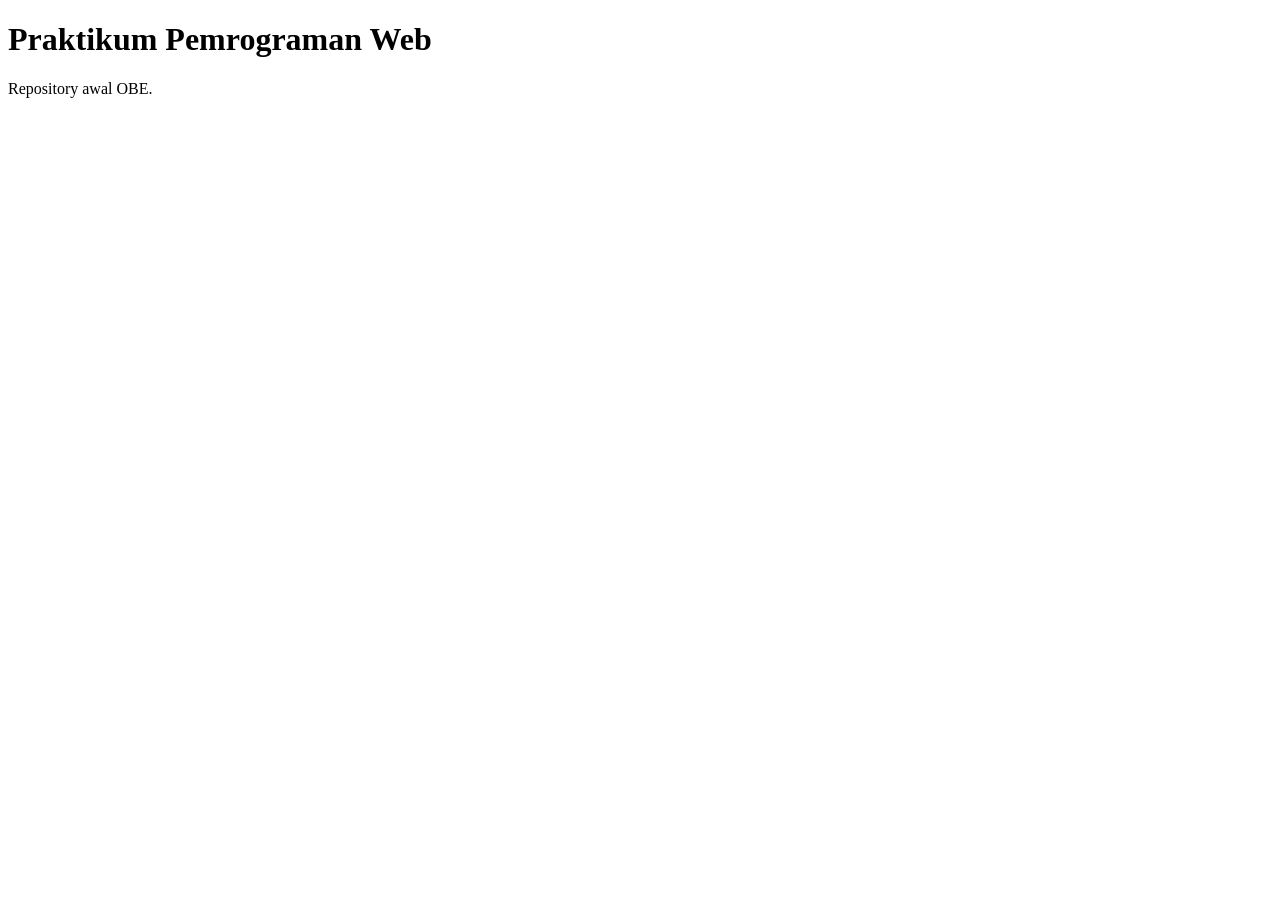
==== index.html @ e02d6963 "chore: initial project setup" ====
<!doctype html>
<html lang="id">
<head>
    <meta charset="utf-8">
    <meta name="viewport" content="width=device-width, initial-scale=1">
    <title>Praktikum Pemrograman Web</title>
</head>
<body>
    <h1>Praktikum Pemrograman Web</h1>
    <p>Repository awal OBE.</p>
</body>
</html>
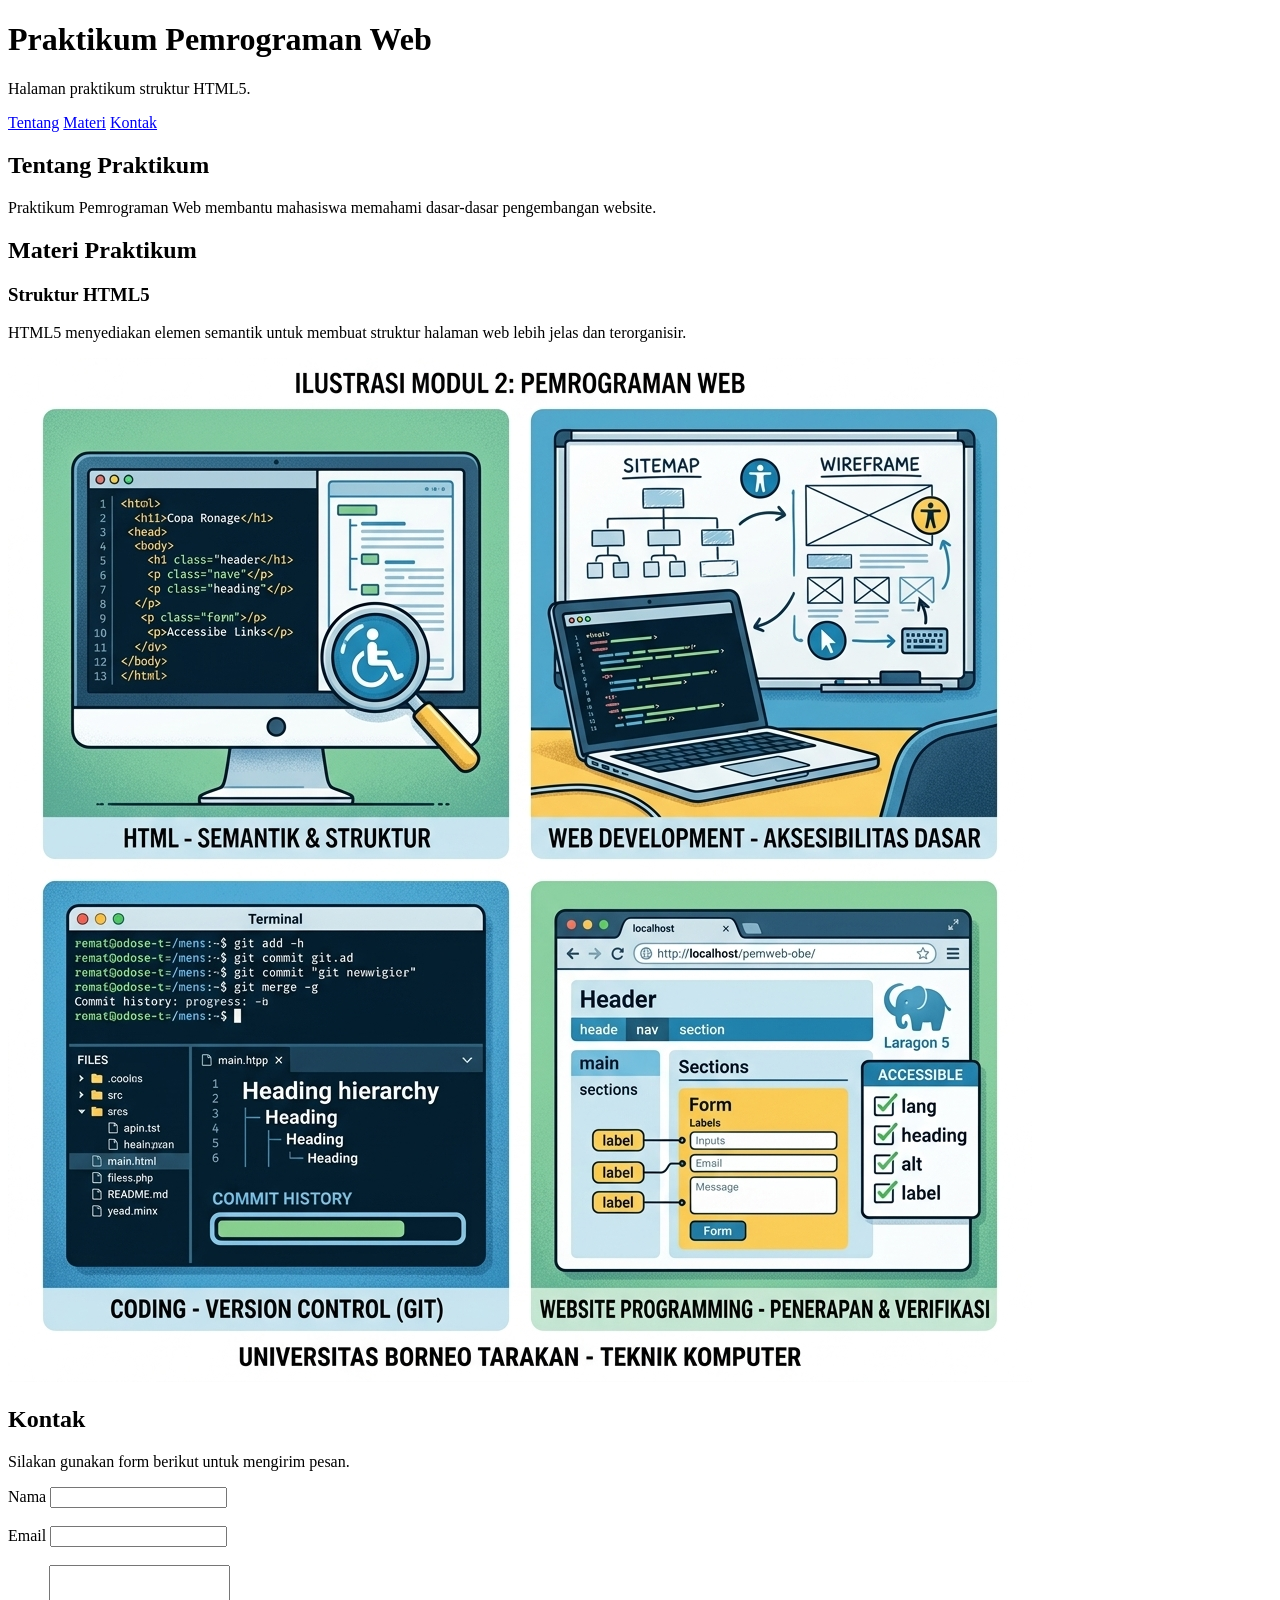
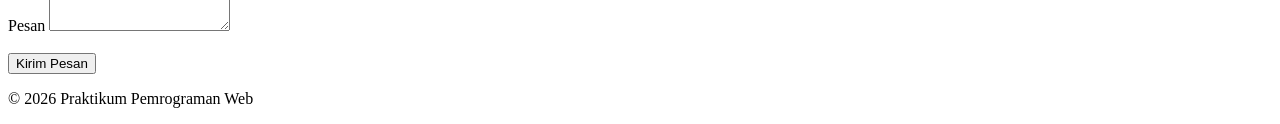
==== commit c60188e1: "feat: build semantic HTML5 structure" ====
--- a/index.html
+++ b/index.html
@@ -4,9 +4,86 @@
     <meta charset="utf-8">
     <meta name="viewport" content="width=device-width, initial-scale=1">
     <title>Praktikum Pemrograman Web</title>
+    <link rel="stylesheet" href="style.css">
 </head>
+
 <body>
-    <h1>Praktikum Pemrograman Web</h1>
-    <p>Repository awal OBE.</p>
+
+    <header>
+        <h1>Praktikum Pemrograman Web</h1>
+        <p>Halaman praktikum struktur HTML5.</p>
+
+        <nav>
+            <a href="#tentang">Tentang</a>
+            <a href="#materi">Materi</a>
+            <a href="#kontak">Kontak</a>
+        </nav>
+    </header>
+
+    <main>
+
+        <section id="tentang">
+            <h2>Tentang Praktikum</h2>
+            <p>
+                Praktikum Pemrograman Web membantu mahasiswa memahami
+                dasar-dasar pengembangan website.
+            </p>
+        </section>
+
+        <section id="materi">
+            <h2>Materi Praktikum</h2>
+
+            <article>
+                <h3>Struktur HTML5</h3>
+                <p>
+                    HTML5 menyediakan elemen semantik untuk membuat
+                    struktur halaman web lebih jelas dan terorganisir.
+                </p>
+
+                <img src="images/html5.jpg"
+     alt="Ilustrasi struktur dan pengembangan halaman web menggunakan HTML5">
+            </article>
+
+        </section>
+
+        <section id="kontak">
+    <h2>Kontak</h2>
+
+    <p>
+        Silakan gunakan form berikut untuk mengirim pesan.
+    </p>
+
+    <form>
+        <div>
+            <label for="nama">Nama</label>
+            <input type="text" id="nama" name="nama" required>
+        </div>
+
+        <br>
+
+        <div>
+            <label for="email">Email</label>
+            <input type="email" id="email" name="email" required>
+        </div>
+
+        <br>
+
+        <div>
+            <label for="pesan">Pesan</label>
+            <textarea id="pesan" name="pesan" rows="4" required></textarea>
+        </div>
+
+        <br>
+
+        <button type="submit">Kirim Pesan</button>
+    </form>
+</section>
+
+    </main>
+
+    <footer>
+        <p>&copy; 2026 Praktikum Pemrograman Web</p>
+    </footer>
+
 </body>
 </html>
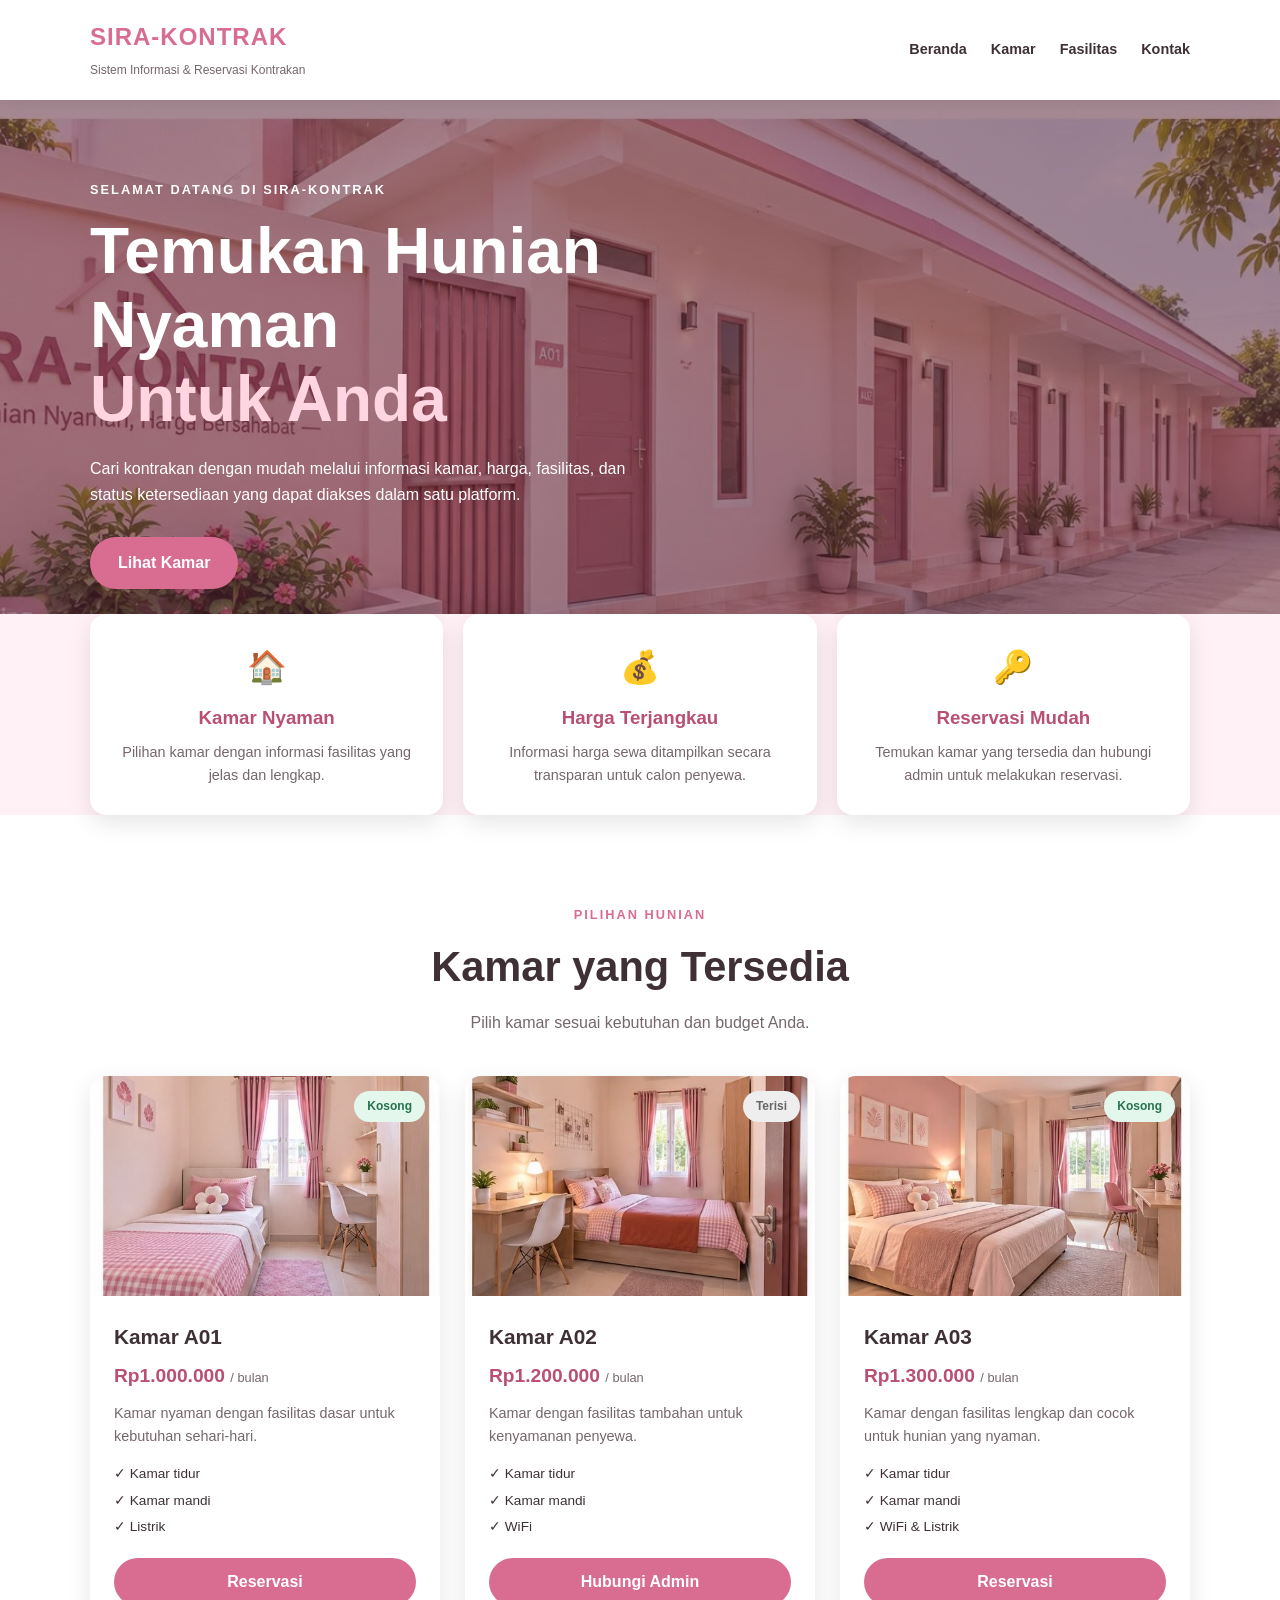
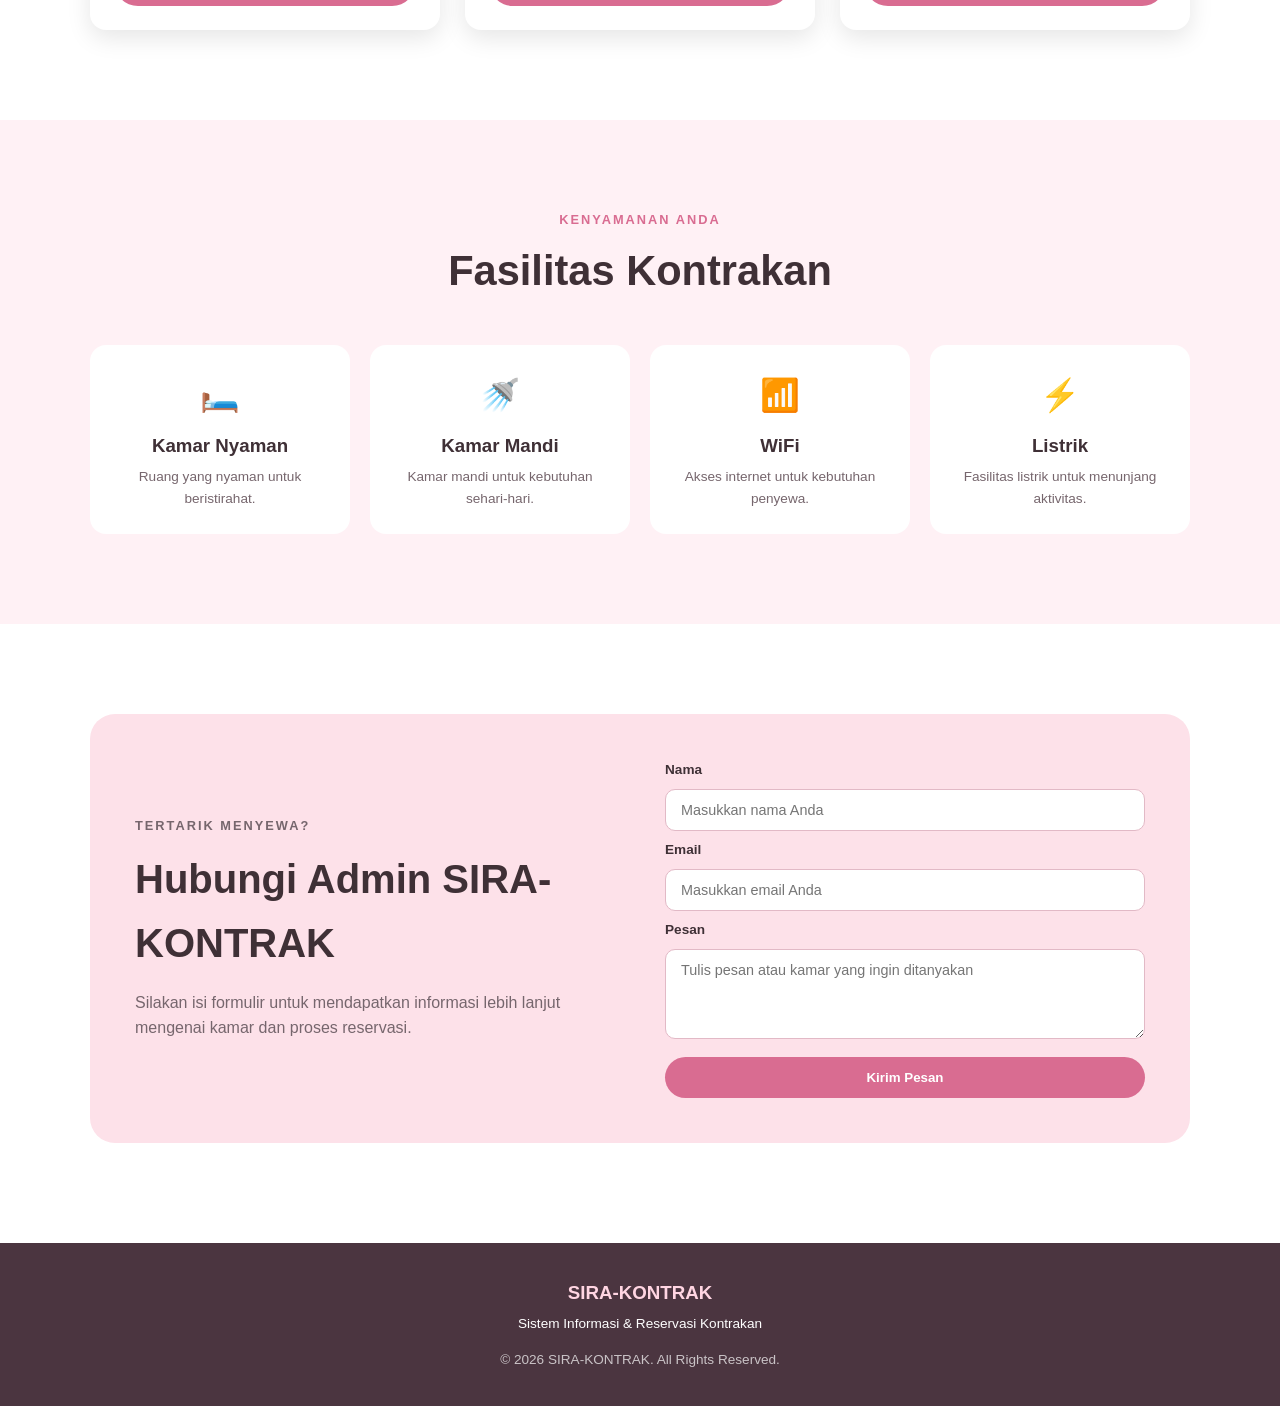
==== commit 7a2029d6: "Update SIRA-KONTRAK responsive landing page" ====
--- a/index.html
+++ b/index.html
@@ -1,89 +1,367 @@
-<!doctype html>
+<!DOCTYPE html>
 <html lang="id">
+
 <head>
-    <meta charset="utf-8">
-    <meta name="viewport" content="width=device-width, initial-scale=1">
-    <title>Praktikum Pemrograman Web</title>
-    <link rel="stylesheet" href="style.css">
+    <meta charset="UTF-8">
+    <meta name="viewport" content="width=device-width, initial-scale=1.0">
+
+    <title>SIRA-KONTRAK | Sistem Informasi & Reservasi Kontrakan</title>
+
+    <link rel="stylesheet" href="css/styles.css">
 </head>
 
 <body>
 
-    <header>
-        <h1>Praktikum Pemrograman Web</h1>
-        <p>Halaman praktikum struktur HTML5.</p>
-
-        <nav>
-            <a href="#tentang">Tentang</a>
-            <a href="#materi">Materi</a>
-            <a href="#kontak">Kontak</a>
-        </nav>
+    <!-- HEADER -->
+    <header class="header">
+        <div class="container header-content">
+
+            <div class="logo">
+                <h1>SIRA-KONTRAK</h1>
+                <span>Sistem Informasi & Reservasi Kontrakan</span>
+            </div>
+
+            <nav>
+                <a href="#beranda">Beranda</a>
+                <a href="#kamar">Kamar</a>
+                <a href="#fasilitas">Fasilitas</a>
+                <a href="#kontak">Kontak</a>
+            </nav>
+
+        </div>
     </header>
 
+
+    <!-- HERO -->
+    <section id="beranda" class="hero">
+
+        <div class="hero-content container">
+
+            <div class="hero-text">
+                <p class="hero-label">SELAMAT DATANG DI SIRA-KONTRAK</p>
+
+                <h2>
+                    Temukan Hunian Nyaman
+                    <span>Untuk Anda</span>
+                </h2>
+
+                <p>
+                    Cari kontrakan dengan mudah melalui informasi
+                    kamar, harga, fasilitas, dan status ketersediaan
+                    yang dapat diakses dalam satu platform.
+                </p>
+
+                <a href="#kamar" class="btn">
+                    Lihat Kamar
+                </a>
+            </div>
+
+        </div>
+
+    </section>
+
+
+    <!-- INFORMATION CARDS -->
+    <section class="info-section">
+
+        <div class="container info-cards">
+
+            <article class="info-card">
+                <div class="info-icon">🏠</div>
+                <h3>Kamar Nyaman</h3>
+                <p>
+                    Pilihan kamar dengan informasi fasilitas
+                    yang jelas dan lengkap.
+                </p>
+            </article>
+
+            <article class="info-card">
+                <div class="info-icon">💰</div>
+                <h3>Harga Terjangkau</h3>
+                <p>
+                    Informasi harga sewa ditampilkan secara
+                    transparan untuk calon penyewa.
+                </p>
+            </article>
+
+            <article class="info-card">
+                <div class="info-icon">🔑</div>
+                <h3>Reservasi Mudah</h3>
+                <p>
+                    Temukan kamar yang tersedia dan hubungi
+                    admin untuk melakukan reservasi.
+                </p>
+            </article>
+
+        </div>
+
+    </section>
+
+
+    <!-- KAMAR -->
     <main>
 
-        <section id="tentang">
-            <h2>Tentang Praktikum</h2>
+        <section id="kamar" class="section container">
+
+            <div class="section-heading">
+                <p class="section-label">PILIHAN HUNIAN</p>
+                <h2>Kamar yang Tersedia</h2>
+                <p>
+                    Pilih kamar sesuai kebutuhan dan budget Anda.
+                </p>
+            </div>
+
+
+            <div class="cards">
+
+                <!-- KAMAR 1 -->
+                <article class="card">
+
+                    <div class="card-image">
+                       <img src="images/kamar-a01.jpeg" alt="Kamar A01 SIRA-KONTRAK">
+
+                        <span class="status available">
+                            Kosong
+                        </span>
+                    </div>
+
+                    <div class="card-content">
+
+                        <h3>Kamar A01</h3>
+
+                        <p class="price">
+                            Rp1.000.000
+                            <span>/ bulan</span>
+                        </p>
+
+                        <p>
+                            Kamar nyaman dengan fasilitas dasar
+                            untuk kebutuhan sehari-hari.
+                        </p>
+
+                        <ul>
+                            <li>✓ Kamar tidur</li>
+                            <li>✓ Kamar mandi</li>
+                            <li>✓ Listrik</li>
+                        </ul>
+
+                        <a href="#kontak" class="card-button">
+                            Reservasi
+                        </a>
+
+                    </div>
+
+                </article>
+
+
+                <!-- KAMAR 2 -->
+                <article class="card">
+
+                    <div class="card-image">
+                        <img src="images/kamar-a02.jpeg" alt="Kamar A02 SIRA-KONTRAK">
+
+                        <span class="status occupied">
+                            Terisi
+                        </span>
+                    </div>
+
+                    <div class="card-content">
+
+                        <h3>Kamar A02</h3>
+
+                        <p class="price">
+                            Rp1.200.000
+                            <span>/ bulan</span>
+                        </p>
+
+                        <p>
+                            Kamar dengan fasilitas tambahan untuk
+                            kenyamanan penyewa.
+                        </p>
+
+                        <ul>
+                            <li>✓ Kamar tidur</li>
+                            <li>✓ Kamar mandi</li>
+                            <li>✓ WiFi</li>
+                        </ul>
+
+                        <a href="#kontak" class="card-button">
+                            Hubungi Admin
+                        </a>
+
+                    </div>
+
+                </article>
+
+
+                <!-- KAMAR 3 -->
+                <article class="card">
+
+                    <div class="card-image">
+                        <img src="images/kamar-a03.jpeg" alt="Kamar A03 SIRA-KONTRAK">
+
+                        <span class="status available">
+                            Kosong
+                        </span>
+                    </div>
+
+                    <div class="card-content">
+
+                        <h3>Kamar A03</h3>
+
+                        <p class="price">
+                            Rp1.300.000
+                            <span>/ bulan</span>
+                        </p>
+
+                        <p>
+                            Kamar dengan fasilitas lengkap dan
+                            cocok untuk hunian yang nyaman.
+                        </p>
+
+                        <ul>
+                            <li>✓ Kamar tidur</li>
+                            <li>✓ Kamar mandi</li>
+                            <li>✓ WiFi & Listrik</li>
+                        </ul>
+
+                        <a href="#kontak" class="card-button">
+                            Reservasi
+                        </a>
+
+                    </div>
+
+                </article>
+
+            </div>
+
+        </section>
+
+
+        <!-- FASILITAS -->
+        <section id="fasilitas" class="section facility-section">
+
+            <div class="container">
+
+                <div class="section-heading">
+                    <p class="section-label">KENYAMANAN ANDA</p>
+                    <h2>Fasilitas Kontrakan</h2>
+                </div>
+
+                <div class="facility-grid">
+
+                    <div class="facility-item">
+                        <span>🛏️</span>
+                        <h3>Kamar Nyaman</h3>
+                        <p>Ruang yang nyaman untuk beristirahat.</p>
+                    </div>
+
+                    <div class="facility-item">
+                        <span>🚿</span>
+                        <h3>Kamar Mandi</h3>
+                        <p>Kamar mandi untuk kebutuhan sehari-hari.</p>
+                    </div>
+
+                    <div class="facility-item">
+                        <span>📶</span>
+                        <h3>WiFi</h3>
+                        <p>Akses internet untuk kebutuhan penyewa.</p>
+                    </div>
+
+                    <div class="facility-item">
+                        <span>⚡</span>
+                        <h3>Listrik</h3>
+                        <p>Fasilitas listrik untuk menunjang aktivitas.</p>
+                    </div>
+
+                </div>
+
+            </div>
+
+        </section>
+
+
+        <!-- KONTAK -->
+        <section id="kontak" class="section container contact-section">
+
+            <div class="contact-box">
+
+                <div>
+                    <p class="section-label">TERTARIK MENYEWA?</p>
+
+                    <h2>
+                        Hubungi Admin SIRA-KONTRAK
+                    </h2>
+
+                    <p>
+                        Silakan isi formulir untuk mendapatkan
+                        informasi lebih lanjut mengenai kamar
+                        dan proses reservasi.
+                    </p>
+                </div>
+
+
+                <form>
+
+                    <label for="nama">Nama</label>
+                    <input
+                        type="text"
+                        id="nama"
+                        name="nama"
+                        placeholder="Masukkan nama Anda"
+                        required
+                    >
+
+                    <label for="email">Email</label>
+                    <input
+                        type="email"
+                        id="email"
+                        name="email"
+                        placeholder="Masukkan email Anda"
+                        required
+                    >
+
+                    <label for="pesan">Pesan</label>
+                    <textarea
+                        id="pesan"
+                        name="pesan"
+                        rows="4"
+                        placeholder="Tulis pesan atau kamar yang ingin ditanyakan"
+                        required
+                    ></textarea>
+
+                    <button type="submit">
+                        Kirim Pesan
+                    </button>
+
+                </form>
+
+            </div>
+
+        </section>
+
+    </main>
+
+
+    <!-- FOOTER -->
+    <footer>
+
+        <div class="container">
+
+            <h3>SIRA-KONTRAK</h3>
+
             <p>
-                Praktikum Pemrograman Web membantu mahasiswa memahami
-                dasar-dasar pengembangan website.
+                Sistem Informasi & Reservasi Kontrakan
             </p>
-        </section>
-
-        <section id="materi">
-            <h2>Materi Praktikum</h2>
-
-            <article>
-                <h3>Struktur HTML5</h3>
-                <p>
-                    HTML5 menyediakan elemen semantik untuk membuat
-                    struktur halaman web lebih jelas dan terorganisir.
-                </p>
-
-                <img src="images/html5.jpg"
-     alt="Ilustrasi struktur dan pengembangan halaman web menggunakan HTML5">
-            </article>
-
-        </section>
-
-        <section id="kontak">
-    <h2>Kontak</h2>
-
-    <p>
-        Silakan gunakan form berikut untuk mengirim pesan.
-    </p>
-
-    <form>
-        <div>
-            <label for="nama">Nama</label>
-            <input type="text" id="nama" name="nama" required>
+
+            <p class="copyright">
+                &copy; 2026 SIRA-KONTRAK. All Rights Reserved.
+            </p>
+
         </div>
 
-        <br>
-
-        <div>
-            <label for="email">Email</label>
-            <input type="email" id="email" name="email" required>
-        </div>
-
-        <br>
-
-        <div>
-            <label for="pesan">Pesan</label>
-            <textarea id="pesan" name="pesan" rows="4" required></textarea>
-        </div>
-
-        <br>
-
-        <button type="submit">Kirim Pesan</button>
-    </form>
-</section>
-
-    </main>
-
-    <footer>
-        <p>&copy; 2026 Praktikum Pemrograman Web</p>
     </footer>
 
 </body>
+
 </html>
--- a/css/styles.css
+++ b/css/styles.css
@@ -0,0 +1,566 @@
+:root {
+    --primary: #d96c91;
+    --primary-dark: #b94f74;
+    --pink-light: #fff1f5;
+    --pink-soft: #fde1e9;
+    --white: #ffffff;
+    --text: #3f3036;
+    --text-light: #76666d;
+
+    --spacing: 16px;
+    --radius: 16px;
+}
+
+
+/* =========================
+   CSS RESET
+========================= */
+
+* {
+    margin: 0;
+    padding: 0;
+    box-sizing: border-box;
+}
+
+html {
+    scroll-behavior: smooth;
+}
+
+body {
+    font-family: Arial, sans-serif;
+    line-height: 1.6;
+    color: var(--text);
+    background: var(--white);
+}
+
+
+/* =========================
+   CONTAINER
+========================= */
+
+.container {
+    width: 90%;
+    max-width: 1100px;
+    margin: auto;
+}
+
+
+/* =========================
+   HEADER & NAVIGATION
+========================= */
+
+.header {
+    background: var(--white);
+    padding: 18px 0;
+    box-shadow: 0 3px 15px rgba(0, 0, 0, 0.08);
+    position: relative;
+    z-index: 10;
+}
+
+.header-content {
+    display: flex;
+    align-items: center;
+    justify-content: space-between;
+    gap: 20px;
+}
+
+.logo h1 {
+    color: var(--primary);
+    font-size: 1.5rem;
+    letter-spacing: 1px;
+}
+
+.logo span {
+    color: var(--text-light);
+    font-size: 0.75rem;
+}
+
+nav {
+    display: flex;
+    align-items: center;
+    gap: 24px;
+    flex-wrap: wrap;
+}
+
+nav a {
+    color: var(--text);
+    text-decoration: none;
+    font-size: 0.9rem;
+    font-weight: bold;
+    transition: 0.3s;
+}
+
+nav a:hover {
+    color: var(--primary);
+}
+
+
+/* =========================
+   HERO
+========================= */
+
+.hero {
+    min-height: 500px;
+    display: flex;
+    align-items: center;
+
+    background:
+        linear-gradient(
+            rgba(91, 38, 57, 0.55),
+            rgba(91, 38, 57, 0.55)
+        ),
+        url("../images/hero-kontrakan.jpeg");
+
+    background-size: cover;
+    background-position: center;
+}
+
+.hero-content {
+    padding: 80px 0;
+}
+
+.hero-text {
+    max-width: 600px;
+    color: var(--white);
+}
+
+.hero-label {
+    font-size: 0.8rem;
+    font-weight: bold;
+    letter-spacing: 2px;
+    margin-bottom: 15px;
+}
+
+.hero h2 {
+    font-size: clamp(2rem, 5vw, 4rem);
+    line-height: 1.15;
+    margin-bottom: 20px;
+}
+
+.hero h2 span {
+    display: block;
+    color: #ffd5e2;
+}
+
+.hero-text > p:not(.hero-label) {
+    max-width: 550px;
+    margin-bottom: 30px;
+    font-size: 1rem;
+}
+
+.btn {
+    display: inline-block;
+    background: var(--primary);
+    color: var(--white);
+    padding: 13px 28px;
+    border-radius: 30px;
+    text-decoration: none;
+    font-weight: bold;
+    transition: 0.3s;
+}
+
+.btn:hover {
+    background: var(--primary-dark);
+    transform: translateY(-2px);
+}
+
+
+/* =========================
+   INFORMATION CARDS
+========================= */
+
+.info-section {
+    background: var(--pink-light);
+}
+
+.info-cards {
+    display: grid;
+    grid-template-columns: repeat(3, 1fr);
+    gap: 20px;
+
+    position: relative;
+    margin-top: -55px;
+    z-index: 5;
+}
+
+.info-card {
+    background: var(--white);
+    padding: 28px 22px;
+    text-align: center;
+    border-radius: var(--radius);
+    box-shadow: 0 8px 25px rgba(0, 0, 0, 0.1);
+}
+
+.info-icon {
+    font-size: 2rem;
+    margin-bottom: 10px;
+}
+
+.info-card h3 {
+    margin-bottom: 8px;
+    color: var(--primary-dark);
+}
+
+.info-card p {
+    color: var(--text-light);
+    font-size: 0.9rem;
+}
+
+
+/* =========================
+   SECTION
+========================= */
+
+.section {
+    padding: 90px 0;
+}
+
+.section-heading {
+    text-align: center;
+    margin-bottom: 40px;
+}
+
+.section-label {
+    color: var(--primary);
+    font-size: 0.8rem;
+    font-weight: bold;
+    letter-spacing: 2px;
+    margin-bottom: 8px;
+}
+
+.section-heading h2 {
+    font-size: clamp(1.8rem, 4vw, 2.6rem);
+    margin-bottom: 10px;
+}
+
+.section-heading > p:last-child {
+    color: var(--text-light);
+}
+
+
+/* =========================
+   KAMAR - GRID
+========================= */
+
+.cards {
+    display: grid;
+    grid-template-columns: repeat(3, 1fr);
+    gap: 25px;
+}
+
+.card {
+    background: var(--white);
+    border-radius: var(--radius);
+    overflow: hidden;
+    box-shadow: 0 8px 25px rgba(0, 0, 0, 0.1);
+    transition: 0.3s;
+}
+
+.card:hover {
+    transform: translateY(-5px);
+}
+
+.card-image {
+    position: relative;
+    height: 220px;
+    overflow: hidden;
+    background: var(--pink-soft);
+}
+
+.card-image img {
+    width: 100%;
+    height: 100%;
+    object-fit: cover;
+    display: block;
+}
+
+.status {
+    position: absolute;
+    top: 15px;
+    right: 15px;
+    padding: 6px 13px;
+    border-radius: 20px;
+    font-size: 0.75rem;
+    font-weight: bold;
+}
+
+.available {
+    background: #e4f7ed;
+    color: #26734d;
+}
+
+.occupied {
+    background: #eeeeee;
+    color: #666666;
+}
+
+.card-content {
+    padding: 24px;
+}
+
+.card-content h3 {
+    font-size: 1.3rem;
+    margin-bottom: 8px;
+}
+
+.price {
+    color: var(--primary-dark);
+    font-size: 1.2rem;
+    font-weight: bold;
+    margin-bottom: 10px;
+}
+
+.price span {
+    font-size: 0.8rem;
+    font-weight: normal;
+    color: var(--text-light);
+}
+
+.card-content > p:not(.price) {
+    color: var(--text-light);
+    font-size: 0.9rem;
+    margin-bottom: 15px;
+}
+
+.card-content ul {
+    list-style: none;
+    margin-bottom: 20px;
+}
+
+.card-content li {
+    font-size: 0.85rem;
+    margin-bottom: 5px;
+}
+
+.card-button {
+    display: inline-block;
+    width: 100%;
+    text-align: center;
+    background: var(--primary);
+    color: var(--white);
+    text-decoration: none;
+    padding: 11px;
+    border-radius: 25px;
+    font-weight: bold;
+}
+
+.card-button:hover {
+    background: var(--primary-dark);
+}
+
+
+/* =========================
+   FASILITAS
+========================= */
+
+.facility-section {
+    background: var(--pink-light);
+}
+
+.facility-grid {
+    display: grid;
+    grid-template-columns: repeat(4, 1fr);
+    gap: 20px;
+}
+
+.facility-item {
+    background: var(--white);
+    padding: 25px 18px;
+    text-align: center;
+    border-radius: var(--radius);
+}
+
+.facility-item span {
+    font-size: 2rem;
+}
+
+.facility-item h3 {
+    margin: 10px 0 5px;
+}
+
+.facility-item p {
+    color: var(--text-light);
+    font-size: 0.85rem;
+}
+
+
+/* =========================
+   KONTAK
+========================= */
+
+.contact-section {
+    padding-bottom: 100px;
+}
+
+.contact-box {
+    background: var(--pink-soft);
+    border-radius: 25px;
+    padding: 45px;
+    display: grid;
+    grid-template-columns: 1fr 1fr;
+    gap: 50px;
+    align-items: center;
+}
+
+.contact-box h2 {
+    font-size: clamp(1.8rem, 4vw, 2.5rem);
+    margin: 10px 0 15px;
+}
+
+.contact-box p {
+    color: var(--text-light);
+}
+
+form {
+    display: flex;
+    flex-direction: column;
+    gap: 8px;
+}
+
+form label {
+    font-weight: bold;
+    font-size: 0.85rem;
+}
+
+form input,
+form textarea {
+    width: 100%;
+    padding: 12px 15px;
+    border: 1px solid #e2b9c6;
+    border-radius: 10px;
+    font-family: inherit;
+    font-size: 0.9rem;
+    background: var(--white);
+}
+
+form textarea {
+    resize: vertical;
+}
+
+form button {
+    margin-top: 10px;
+    padding: 13px;
+    border: none;
+    border-radius: 25px;
+    background: var(--primary);
+    color: var(--white);
+    font-weight: bold;
+    cursor: pointer;
+}
+
+form button:hover {
+    background: var(--primary-dark);
+}
+
+
+/* =========================
+   FOOTER
+========================= */
+
+footer {
+    background: #4b3540;
+    color: var(--white);
+    text-align: center;
+    padding: 35px 0;
+}
+
+footer h3 {
+    color: #ffd5e2;
+    margin-bottom: 5px;
+}
+
+footer p {
+    font-size: 0.85rem;
+}
+
+footer .copyright {
+    margin-top: 15px;
+    opacity: 0.7;
+}
+
+
+/* =========================
+   FOCUS STATE
+========================= */
+
+a:focus-visible,
+button:focus-visible,
+input:focus-visible,
+textarea:focus-visible {
+    outline: 3px solid var(--primary);
+    outline-offset: 3px;
+}
+
+
+/* =========================
+   RESPONSIVE
+========================= */
+
+@media (max-width: 900px) {
+
+    .header-content {
+        flex-direction: column;
+        text-align: center;
+    }
+
+    nav {
+        justify-content: center;
+    }
+
+    .info-cards {
+        grid-template-columns: repeat(3, 1fr);
+    }
+
+    .cards {
+        grid-template-columns: repeat(2, 1fr);
+    }
+
+    .facility-grid {
+        grid-template-columns: repeat(2, 1fr);
+    }
+
+    .contact-box {
+        grid-template-columns: 1fr;
+    }
+}
+
+
+@media (max-width: 600px) {
+
+    .hero {
+        min-height: 550px;
+    }
+
+    .hero-content {
+        padding: 60px 0;
+    }
+
+    nav {
+        gap: 12px;
+    }
+
+    nav a {
+        font-size: 0.8rem;
+    }
+
+    .info-cards {
+        grid-template-columns: 1fr;
+        margin-top: 25px;
+    }
+
+    .cards {
+        grid-template-columns: 1fr;
+    }
+
+    .facility-grid {
+        grid-template-columns: 1fr;
+    }
+
+    .section {
+        padding: 60px 0;
+    }
+
+    .contact-box {
+        padding: 30px 20px;
+    }
+}
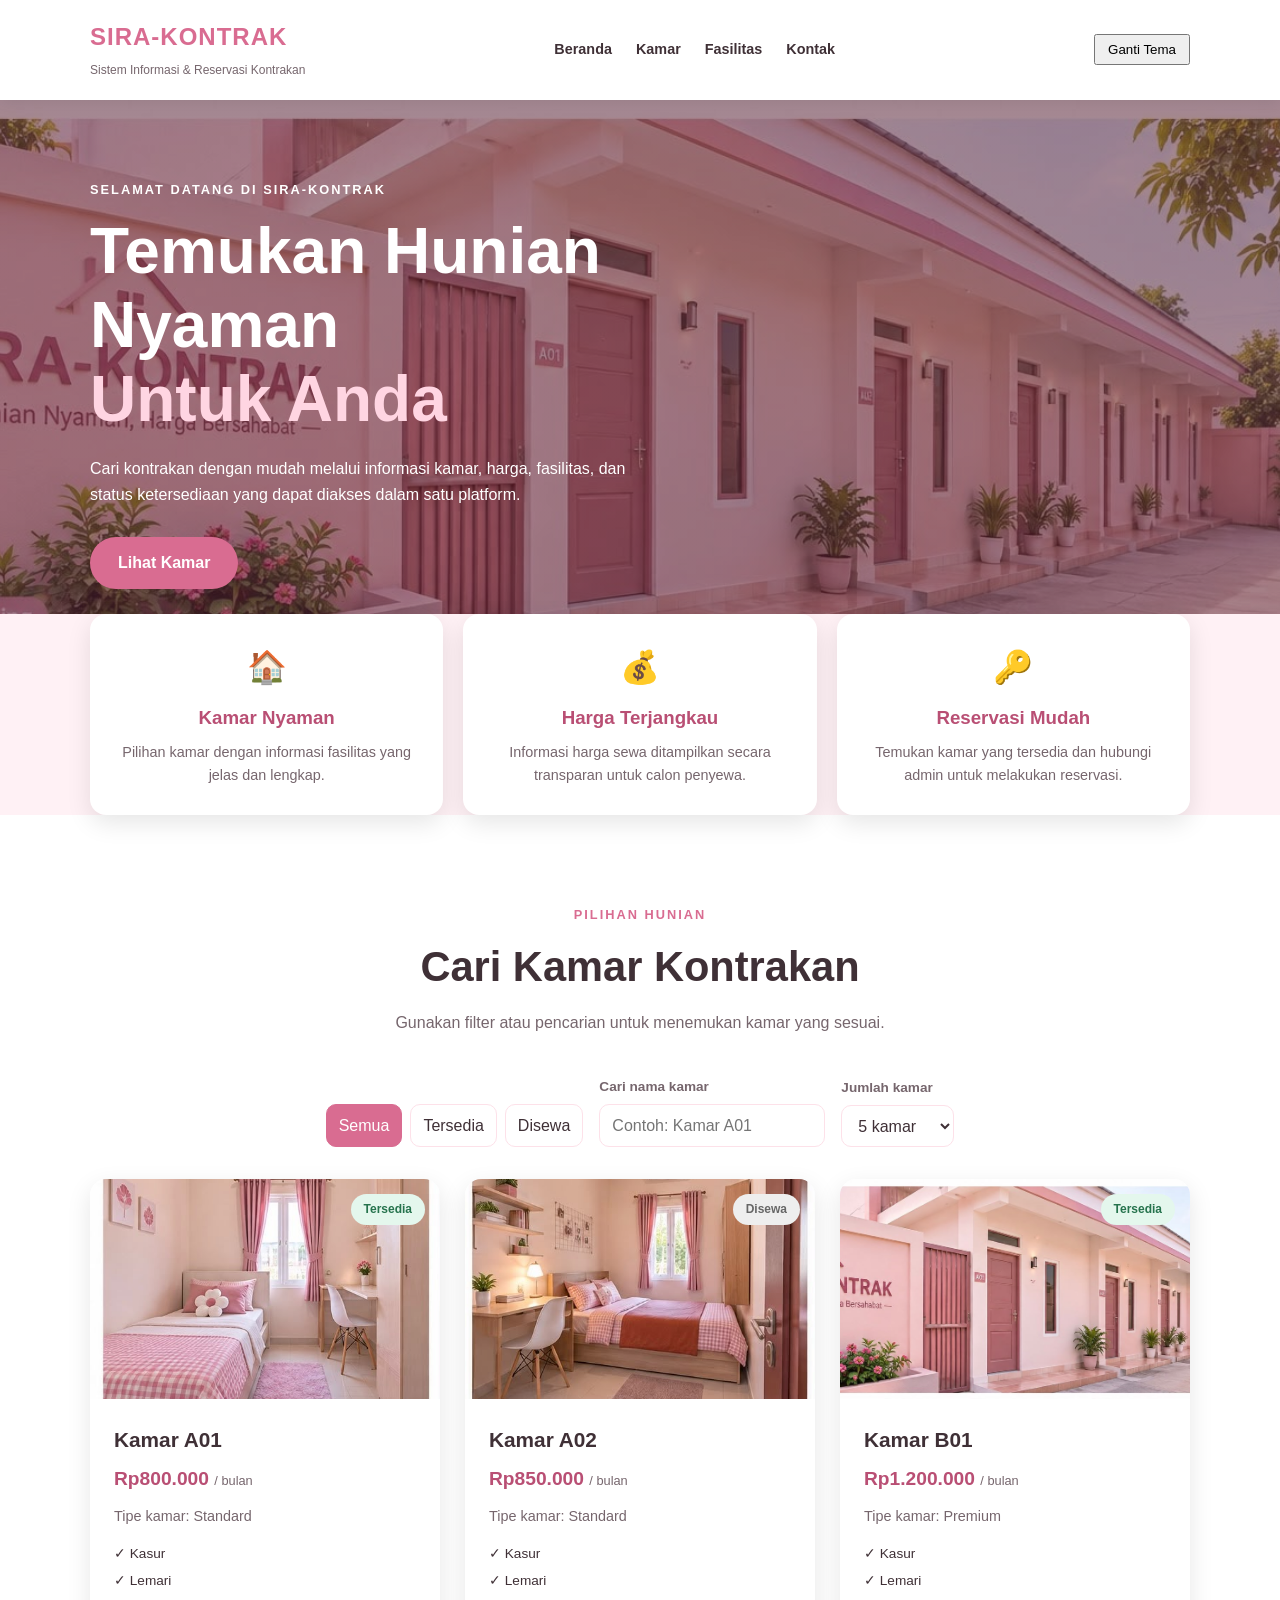
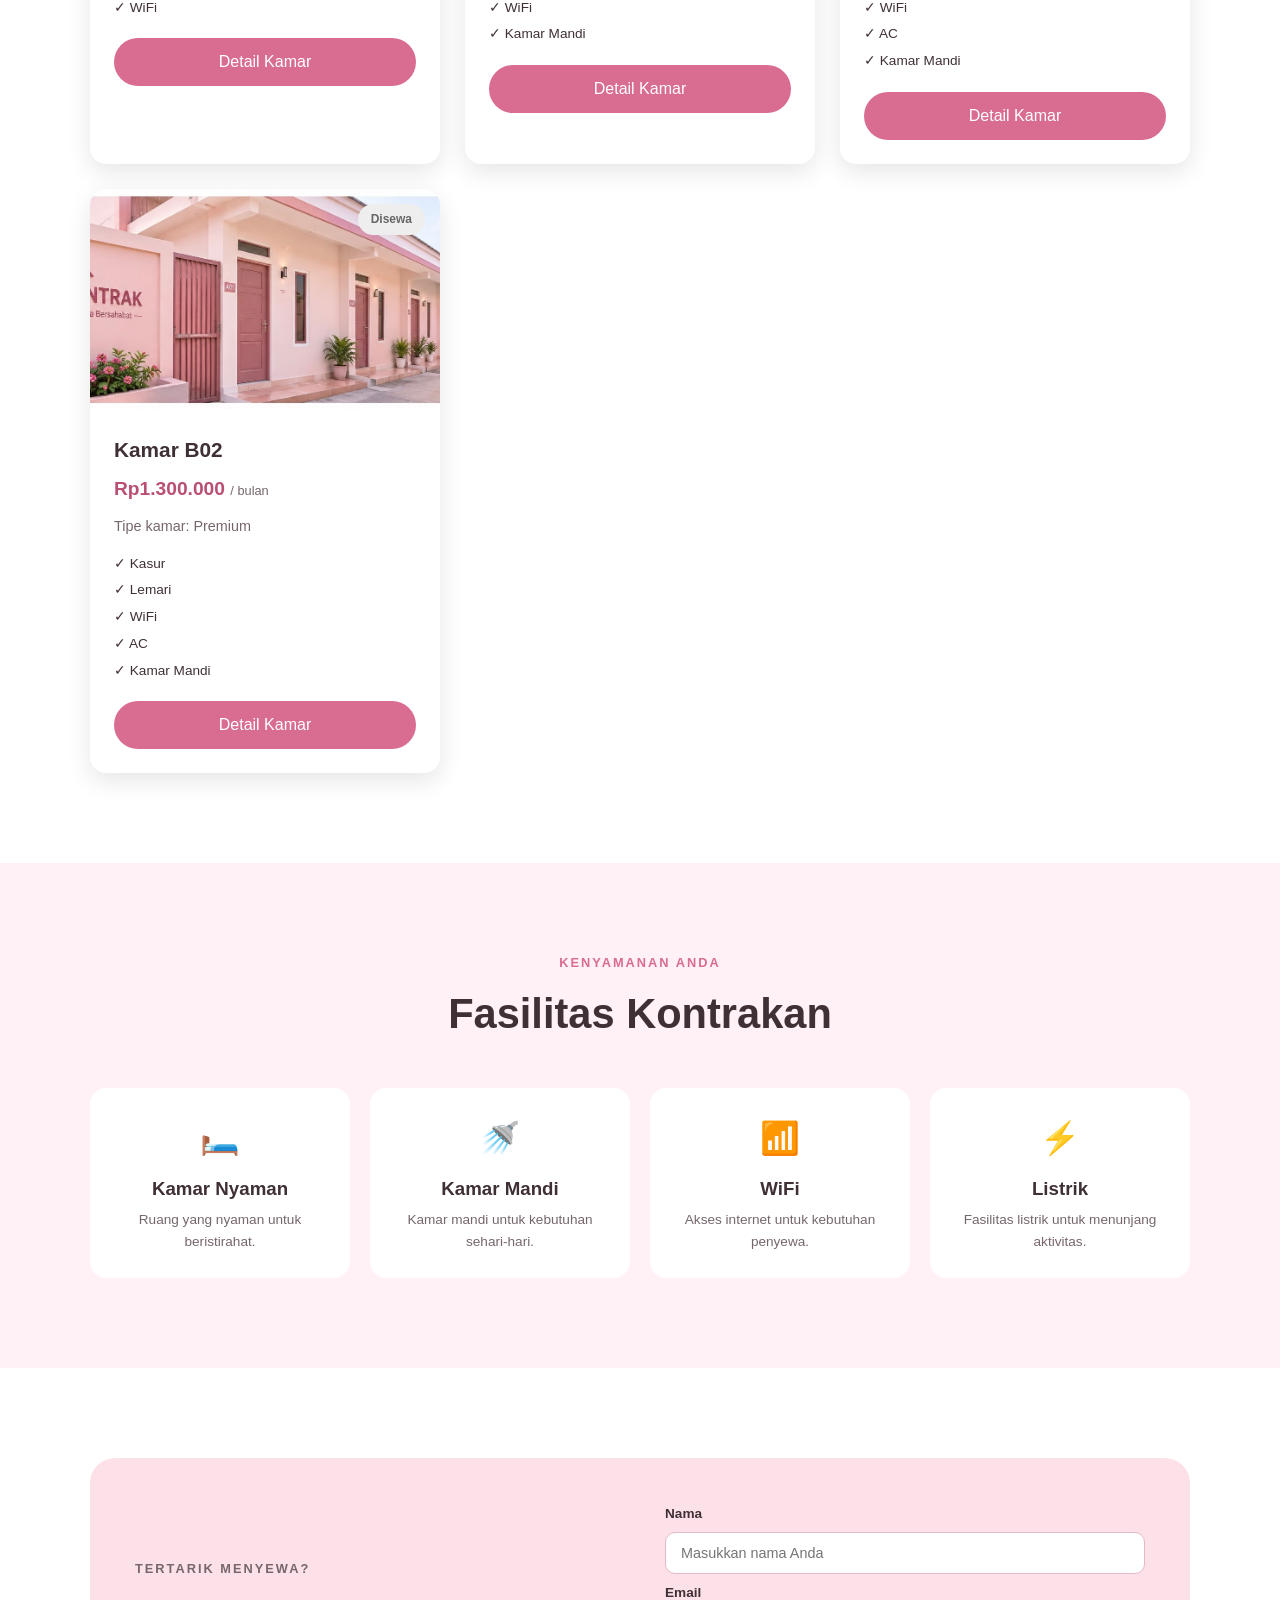
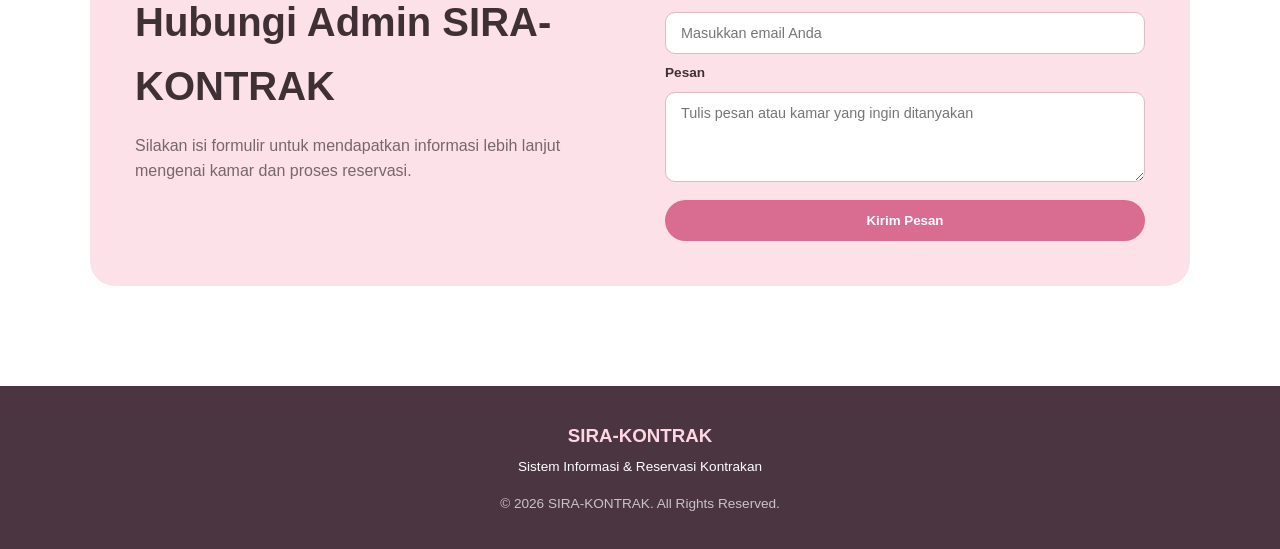
==== commit 8b3f5fe5: "feat: add interactive room UI and web storage" ====
--- a/index.html
+++ b/index.html
@@ -28,6 +28,9 @@
                 <a href="#kontak">Kontak</a>
             </nav>
 
+            <!-- D.5 & D.6 MODUL 5: Tombol Ganti Tema -->
+            <button id="theme-button" type="button" style="padding: 6px 12px; cursor: pointer; margin-left: 10px;">Ganti Tema</button>
+
         </div>
     </header>
 
@@ -99,143 +102,37 @@
 
 
     <!-- KAMAR -->
-    <main>
-
-        <section id="kamar" class="section container">
-
-            <div class="section-heading">
-                <p class="section-label">PILIHAN HUNIAN</p>
-                <h2>Kamar yang Tersedia</h2>
-                <p>
-                    Pilih kamar sesuai kebutuhan dan budget Anda.
-                </p>
-            </div>
-
-
-            <div class="cards">
-
-                <!-- KAMAR 1 -->
-                <article class="card">
-
-                    <div class="card-image">
-                       <img src="images/kamar-a01.jpeg" alt="Kamar A01 SIRA-KONTRAK">
-
-                        <span class="status available">
-                            Kosong
-                        </span>
-                    </div>
-
-                    <div class="card-content">
-
-                        <h3>Kamar A01</h3>
-
-                        <p class="price">
-                            Rp1.000.000
-                            <span>/ bulan</span>
-                        </p>
-
-                        <p>
-                            Kamar nyaman dengan fasilitas dasar
-                            untuk kebutuhan sehari-hari.
-                        </p>
-
-                        <ul>
-                            <li>✓ Kamar tidur</li>
-                            <li>✓ Kamar mandi</li>
-                            <li>✓ Listrik</li>
-                        </ul>
-
-                        <a href="#kontak" class="card-button">
-                            Reservasi
-                        </a>
-
-                    </div>
-
-                </article>
-
-
-                <!-- KAMAR 2 -->
-                <article class="card">
-
-                    <div class="card-image">
-                        <img src="images/kamar-a02.jpeg" alt="Kamar A02 SIRA-KONTRAK">
-
-                        <span class="status occupied">
-                            Terisi
-                        </span>
-                    </div>
-
-                    <div class="card-content">
-
-                        <h3>Kamar A02</h3>
-
-                        <p class="price">
-                            Rp1.200.000
-                            <span>/ bulan</span>
-                        </p>
-
-                        <p>
-                            Kamar dengan fasilitas tambahan untuk
-                            kenyamanan penyewa.
-                        </p>
-
-                        <ul>
-                            <li>✓ Kamar tidur</li>
-                            <li>✓ Kamar mandi</li>
-                            <li>✓ WiFi</li>
-                        </ul>
-
-                        <a href="#kontak" class="card-button">
-                            Hubungi Admin
-                        </a>
-
-                    </div>
-
-                </article>
-
-
-                <!-- KAMAR 3 -->
-                <article class="card">
-
-                    <div class="card-image">
-                        <img src="images/kamar-a03.jpeg" alt="Kamar A03 SIRA-KONTRAK">
-
-                        <span class="status available">
-                            Kosong
-                        </span>
-                    </div>
-
-                    <div class="card-content">
-
-                        <h3>Kamar A03</h3>
-
-                        <p class="price">
-                            Rp1.300.000
-                            <span>/ bulan</span>
-                        </p>
-
-                        <p>
-                            Kamar dengan fasilitas lengkap dan
-                            cocok untuk hunian yang nyaman.
-                        </p>
-
-                        <ul>
-                            <li>✓ Kamar tidur</li>
-                            <li>✓ Kamar mandi</li>
-                            <li>✓ WiFi & Listrik</li>
-                        </ul>
-
-                        <a href="#kontak" class="card-button">
-                            Reservasi
-                        </a>
-
-                    </div>
-
-                </article>
-
-            </div>
-
-        </section>
+    <section id="kamar" class="section container">
+        <div class="section-heading">
+            <p class="section-label">PILIHAN HUNIAN</p>
+            <h2>Cari Kamar Kontrakan</h2>
+            <p>Gunakan filter atau pencarian untuk menemukan kamar yang sesuai.</p>
+        </div>
+
+        <div class="room-controls">
+            <div class="filter-buttons" role="group" aria-label="Filter status kamar">
+                <button class="filter-button" data-filter="Semua" type="button" aria-pressed="true">Semua</button>
+                <button class="filter-button" data-filter="Tersedia" type="button" aria-pressed="false">Tersedia</button>
+                <button class="filter-button" data-filter="Disewa" type="button" aria-pressed="false">Disewa</button>
+            </div>
+
+            <div class="room-control">
+                <label for="search-input">Cari nama kamar</label>
+                <input type="search" id="search-input" placeholder="Contoh: Kamar A01">
+            </div>
+
+            <div class="room-control">
+                <label for="limit-select">Jumlah kamar</label>
+                <select id="limit-select">
+                    <option value="5">5 kamar</option>
+                    <option value="10">10 kamar</option>
+                    <option value="20">20 kamar</option>
+                </select>
+            </div>
+        </div>
+
+        <div id="daftar-kamar" class="cards" aria-live="polite"></div>
+    </section>
 
 
         <!-- FASILITAS -->
@@ -362,6 +259,6 @@
 
     </footer>
 
+    <script type="module" src="js/app.js"></script> 
 </body>
-
 </html>
--- a/css/styles.css
+++ b/css/styles.css
@@ -563,4 +563,73 @@
     .contact-box {
         padding: 30px 20px;
     }
-}+}
+
+/* Kontrol pencarian dan filter kamar Modul 5 */
+.room-controls {
+    display: flex;
+    align-items: end;
+    justify-content: center;
+    flex-wrap: wrap;
+    gap: 16px;
+    margin-bottom: 32px;
+}
+
+.room-control {
+    display: grid;
+    gap: 6px;
+}
+
+.room-control label {
+    color: var(--text-light);
+    font-size: 0.85rem;
+    font-weight: bold;
+}
+
+.room-control input,
+.room-control select,
+.filter-button {
+    min-height: 42px;
+    border: 1px solid var(--pink-soft);
+    border-radius: 10px;
+    background: var(--white);
+    color: var(--text);
+    font: inherit;
+    padding: 8px 12px;
+}
+
+.filter-buttons {
+    display: flex;
+    flex-wrap: wrap;
+    gap: 8px;
+}
+
+.filter-button {
+    cursor: pointer;
+}
+
+.filter-button[aria-pressed="true"] {
+    border-color: var(--primary);
+    background: var(--primary);
+    color: var(--white);
+}
+
+.room-detail-button {
+    border: 0;
+    cursor: pointer;
+    font: inherit;
+}
+
+.empty-state {
+    grid-column: 1 / -1;
+    text-align: center;
+    color: var(--text-light);
+}
+
+:root[data-theme="dark"] {
+    --white: #282329;
+    --text: #f8eff3;
+    --text-light: #d7c7ce;
+    --pink-light: #392d34;
+    --pink-soft: #57404a;
+}
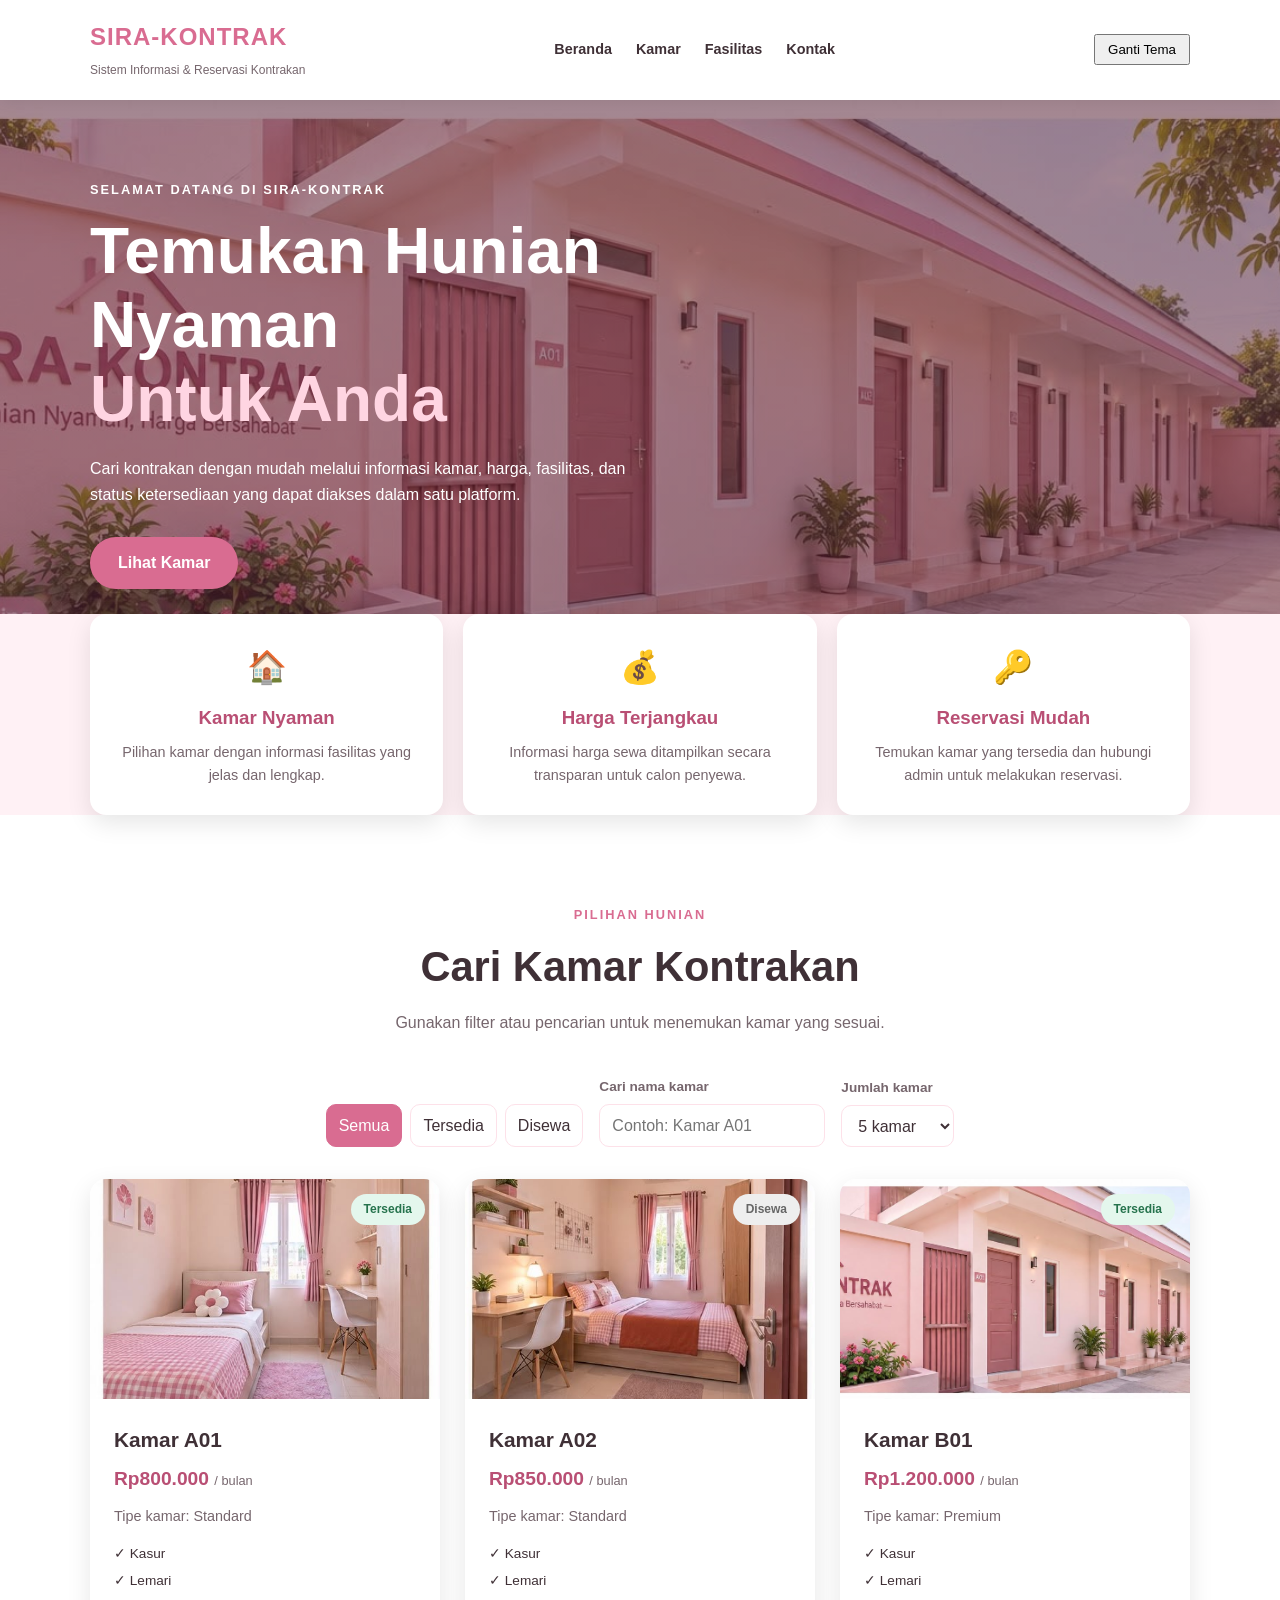
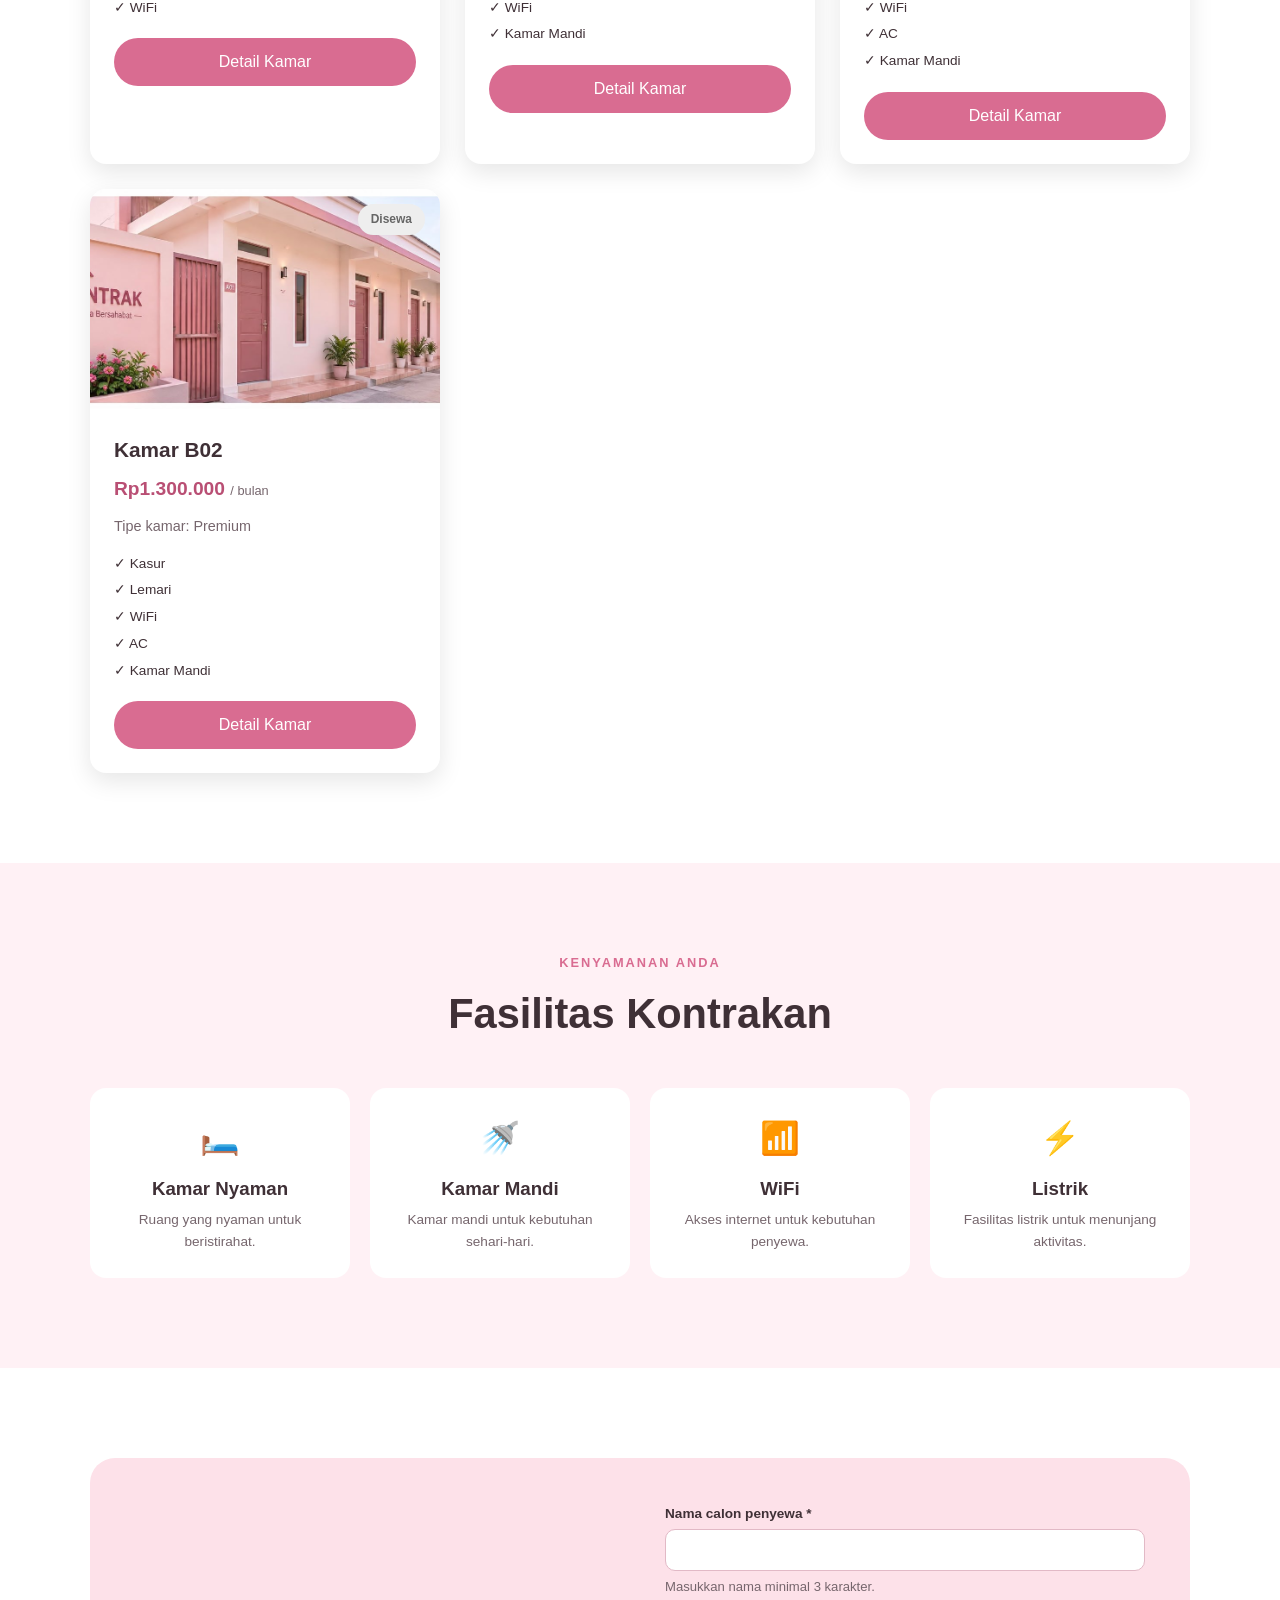
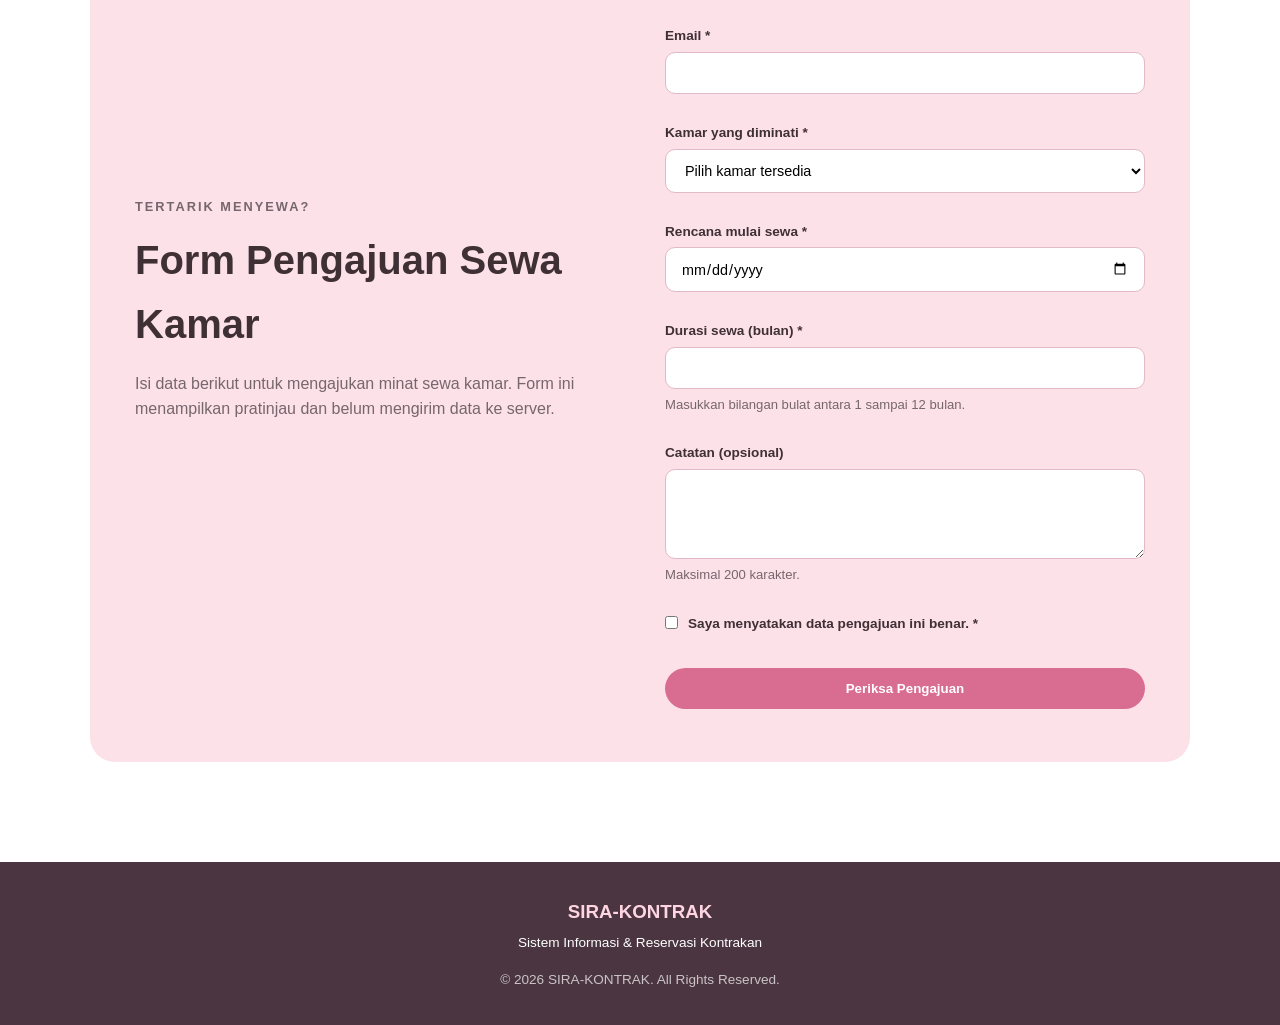
==== commit 1f6d9acf: "feat: add accessible rental application validation" ====
--- a/index.html
+++ b/index.html
@@ -186,51 +186,74 @@
                 <div>
                     <p class="section-label">TERTARIK MENYEWA?</p>
 
-                    <h2>
-                        Hubungi Admin SIRA-KONTRAK
-                    </h2>
+                    <h2>Form Pengajuan Sewa Kamar</h2>
 
                     <p>
-                        Silakan isi formulir untuk mendapatkan
-                        informasi lebih lanjut mengenai kamar
-                        dan proses reservasi.
+                        Isi data berikut untuk mengajukan minat sewa kamar.
+                        Form ini menampilkan pratinjau dan belum mengirim data ke server.
                     </p>
                 </div>
 
-
-                <form>
-
-                    <label for="nama">Nama</label>
-                    <input
-                        type="text"
-                        id="nama"
-                        name="nama"
-                        placeholder="Masukkan nama Anda"
-                        required
-                    >
-
-                    <label for="email">Email</label>
-                    <input
-                        type="email"
-                        id="email"
-                        name="email"
-                        placeholder="Masukkan email Anda"
-                        required
-                    >
-
-                    <label for="pesan">Pesan</label>
-                    <textarea
-                        id="pesan"
-                        name="pesan"
-                        rows="4"
-                        placeholder="Tulis pesan atau kamar yang ingin ditanyakan"
-                        required
-                    ></textarea>
-
-                    <button type="submit">
-                        Kirim Pesan
-                    </button>
-
+                <form id="booking-form" class="booking-form" novalidate>
+                    <div id="booking-error-summary" class="error-summary" role="alert" hidden>
+                        <p>Pengajuan belum bisa diproses. Periksa bagian berikut:</p>
+                        <ul id="booking-error-list"></ul>
+                    </div>
+
+                    <div class="form-field">
+                        <label for="booking-name">Nama calon penyewa <span aria-hidden="true">*</span></label>
+                        <input type="text" id="booking-name" name="nama" autocomplete="name" required minlength="3" aria-describedby="booking-name-hint error-booking-name">
+                        <small id="booking-name-hint" class="field-hint">Masukkan nama minimal 3 karakter.</small>
+                        <small id="error-booking-name" class="field-error" aria-live="polite"></small>
+                    </div>
+
+                    <div class="form-field">
+                        <label for="booking-email">Email <span aria-hidden="true">*</span></label>
+                        <input type="email" id="booking-email" name="email" autocomplete="email" required aria-describedby="error-booking-email">
+                        <small id="error-booking-email" class="field-error" aria-live="polite"></small>
+                    </div>
+
+                    <div class="form-field">
+                        <label for="booking-room">Kamar yang diminati <span aria-hidden="true">*</span></label>
+                        <select id="booking-room" name="kamar" required aria-describedby="error-booking-room">
+                            <option value="">Pilih kamar tersedia</option>
+                        </select>
+                        <small id="error-booking-room" class="field-error" aria-live="polite"></small>
+                    </div>
+
+                    <div class="form-field">
+                        <label for="booking-date">Rencana mulai sewa <span aria-hidden="true">*</span></label>
+                        <input type="date" id="booking-date" name="tanggalMulai" required aria-describedby="error-booking-date">
+                        <small id="error-booking-date" class="field-error" aria-live="polite"></small>
+                    </div>
+
+                    <div class="form-field">
+                        <label for="booking-duration">Durasi sewa (bulan) <span aria-hidden="true">*</span></label>
+                        <input type="number" id="booking-duration" name="durasi" min="1" max="12" step="1" required aria-describedby="booking-duration-hint error-booking-duration">
+                        <small id="booking-duration-hint" class="field-hint">Masukkan bilangan bulat antara 1 sampai 12 bulan.</small>
+                        <small id="error-booking-duration" class="field-error" aria-live="polite"></small>
+                    </div>
+
+                    <div class="form-field">
+                        <label for="booking-note">Catatan (opsional)</label>
+                        <textarea id="booking-note" name="catatan" rows="4" maxlength="200" aria-describedby="booking-note-hint error-booking-note"></textarea>
+                        <small id="booking-note-hint" class="field-hint">Maksimal 200 karakter.</small>
+                        <small id="error-booking-note" class="field-error" aria-live="polite"></small>
+                    </div>
+
+                    <div class="consent-field">
+                        <input type="checkbox" id="booking-consent" name="persetujuan" required aria-describedby="error-booking-consent">
+                        <label for="booking-consent">Saya menyatakan data pengajuan ini benar. <span aria-hidden="true">*</span></label>
+                        <small id="error-booking-consent" class="field-error" aria-live="polite"></small>
+                    </div>
+
+                    <button type="submit">Periksa Pengajuan</button>
+                    <p id="booking-status" class="form-status" role="status" aria-live="polite"></p>
+                    <section id="booking-preview" class="booking-preview" hidden aria-labelledby="booking-preview-title">
+                        <h3 id="booking-preview-title">Pratinjau Pengajuan</h3>
+                        <p>Data valid. Ini hanya pratinjau; belum dikirim ke server.</p>
+                        <dl id="booking-preview-content"></dl>
+                    </section>
                 </form>
 
             </div>
@@ -261,4 +284,4 @@
 
     <script type="module" src="js/app.js"></script> 
 </body>
-</html>+</html>
--- a/css/styles.css
+++ b/css/styles.css
@@ -422,7 +422,8 @@
     font-size: 0.85rem;
 }
 
-form input,
+form input:not([type="checkbox"]),
+form select,
 form textarea {
     width: 100%;
     padding: 12px 15px;
@@ -437,6 +438,89 @@
     resize: vertical;
 }
 
+.booking-form .form-field {
+    display: grid;
+    gap: 5px;
+}
+
+.booking-form .field-hint {
+    color: var(--text-light);
+    font-size: 0.82rem;
+}
+
+.booking-form .field-error {
+    color: #a32121;
+    font-size: 0.85rem;
+    font-weight: 600;
+    min-height: 1.1em;
+}
+
+.booking-form [aria-invalid="true"] {
+    border-color: #a32121;
+    outline-color: #a32121;
+}
+
+.booking-form .error-summary {
+    padding: 12px 16px;
+    border: 1px solid #a32121;
+    border-left-width: 5px;
+    border-radius: 10px;
+    background: #fff3f1;
+    color: #651616;
+}
+
+.booking-form .error-summary p {
+    margin: 0 0 6px;
+    color: inherit;
+    font-weight: 700;
+}
+
+.booking-form .error-summary ul {
+    margin: 0;
+    padding-left: 20px;
+}
+
+.booking-form .error-summary a {
+    color: #651616;
+    text-decoration: underline;
+}
+
+.booking-form .consent-field {
+    display: grid;
+    grid-template-columns: auto 1fr;
+    align-items: start;
+    column-gap: 10px;
+}
+
+.booking-form .consent-field input[type="checkbox"] {
+    width: auto;
+    margin-top: 3px;
+}
+
+.booking-form .consent-field .field-error {
+    grid-column: 2;
+}
+
+.booking-form .booking-preview {
+    padding: 18px;
+    border: 1px solid #e2b9c6;
+    border-radius: 14px;
+    background: var(--white);
+}
+
+.booking-form .booking-preview h3 {
+    margin-top: 0;
+}
+
+.booking-form .booking-preview dt {
+    font-weight: 700;
+}
+
+.booking-form .booking-preview dd {
+    margin: 0 0 10px 16px;
+    color: var(--text-light);
+}
+
 form button {
     margin-top: 10px;
     padding: 13px;
@@ -486,6 +570,7 @@
 a:focus-visible,
 button:focus-visible,
 input:focus-visible,
+select:focus-visible,
 textarea:focus-visible {
     outline: 3px solid var(--primary);
     outline-offset: 3px;
